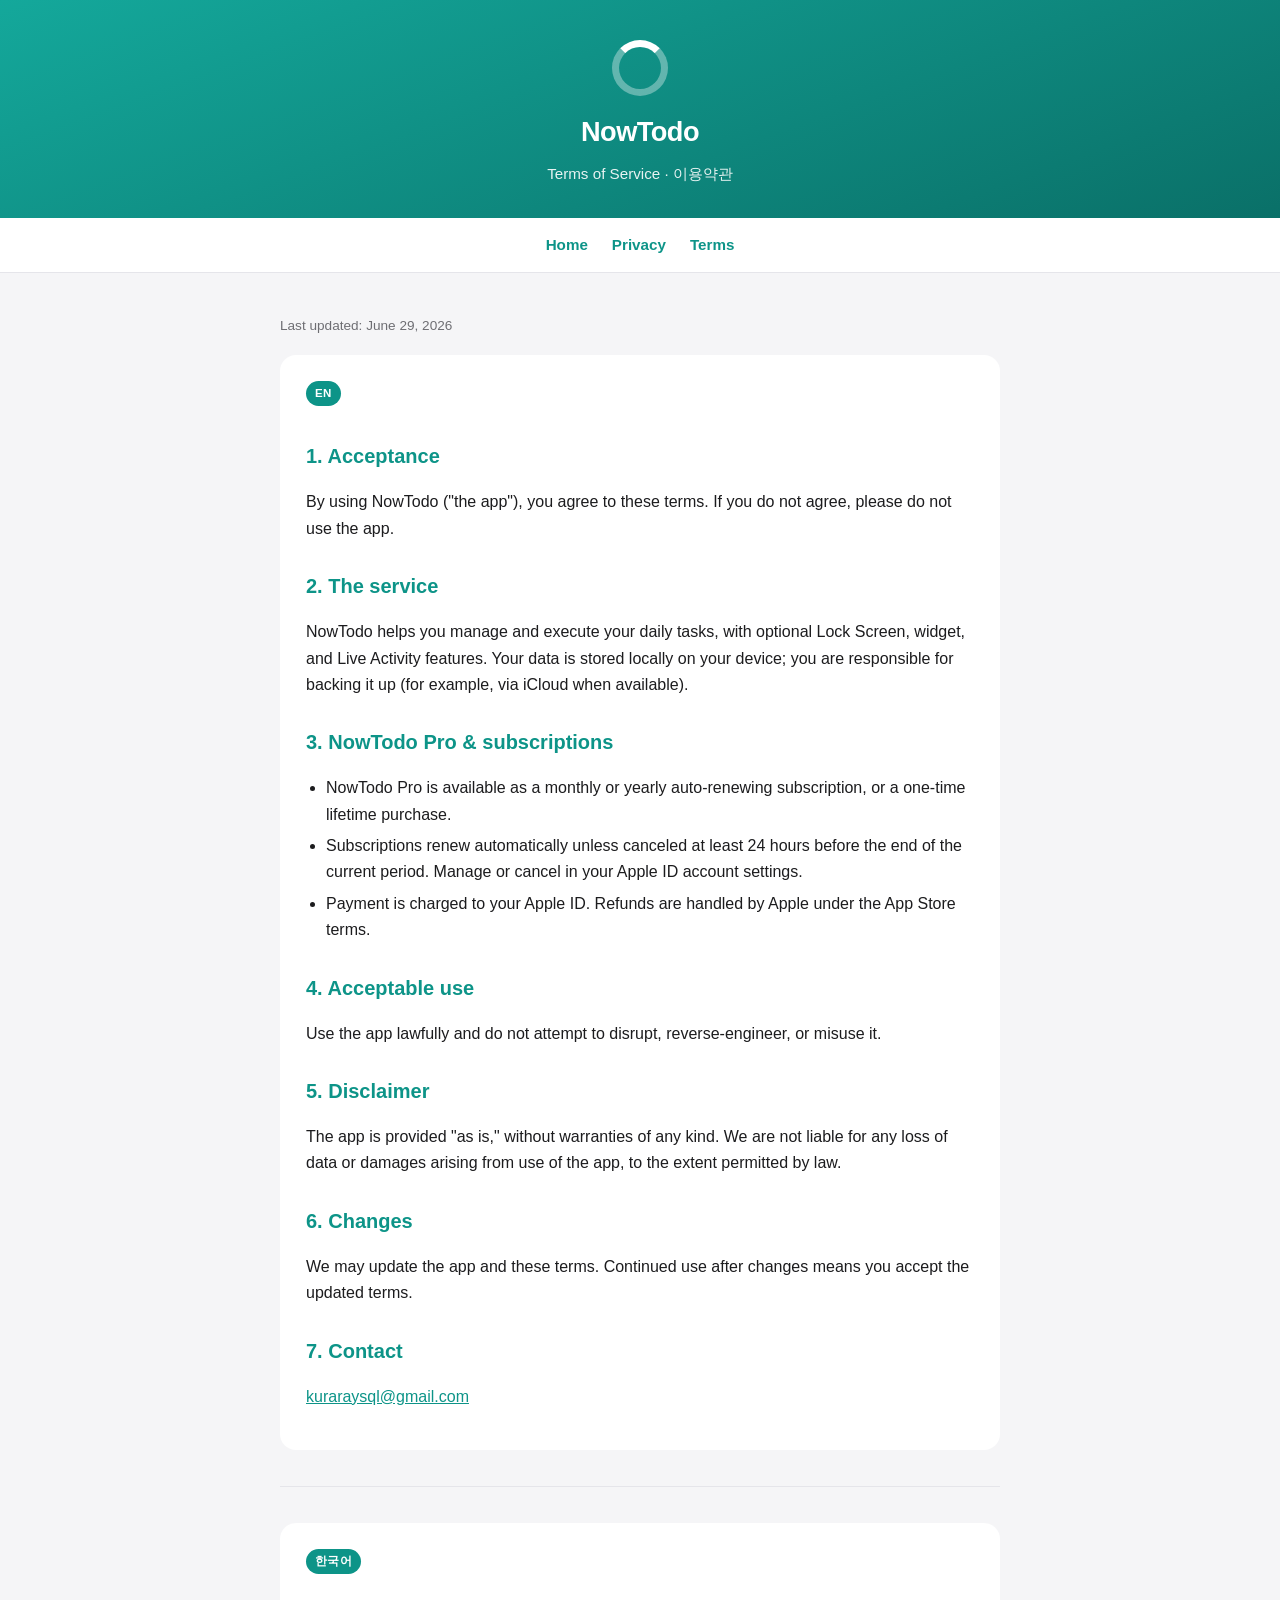
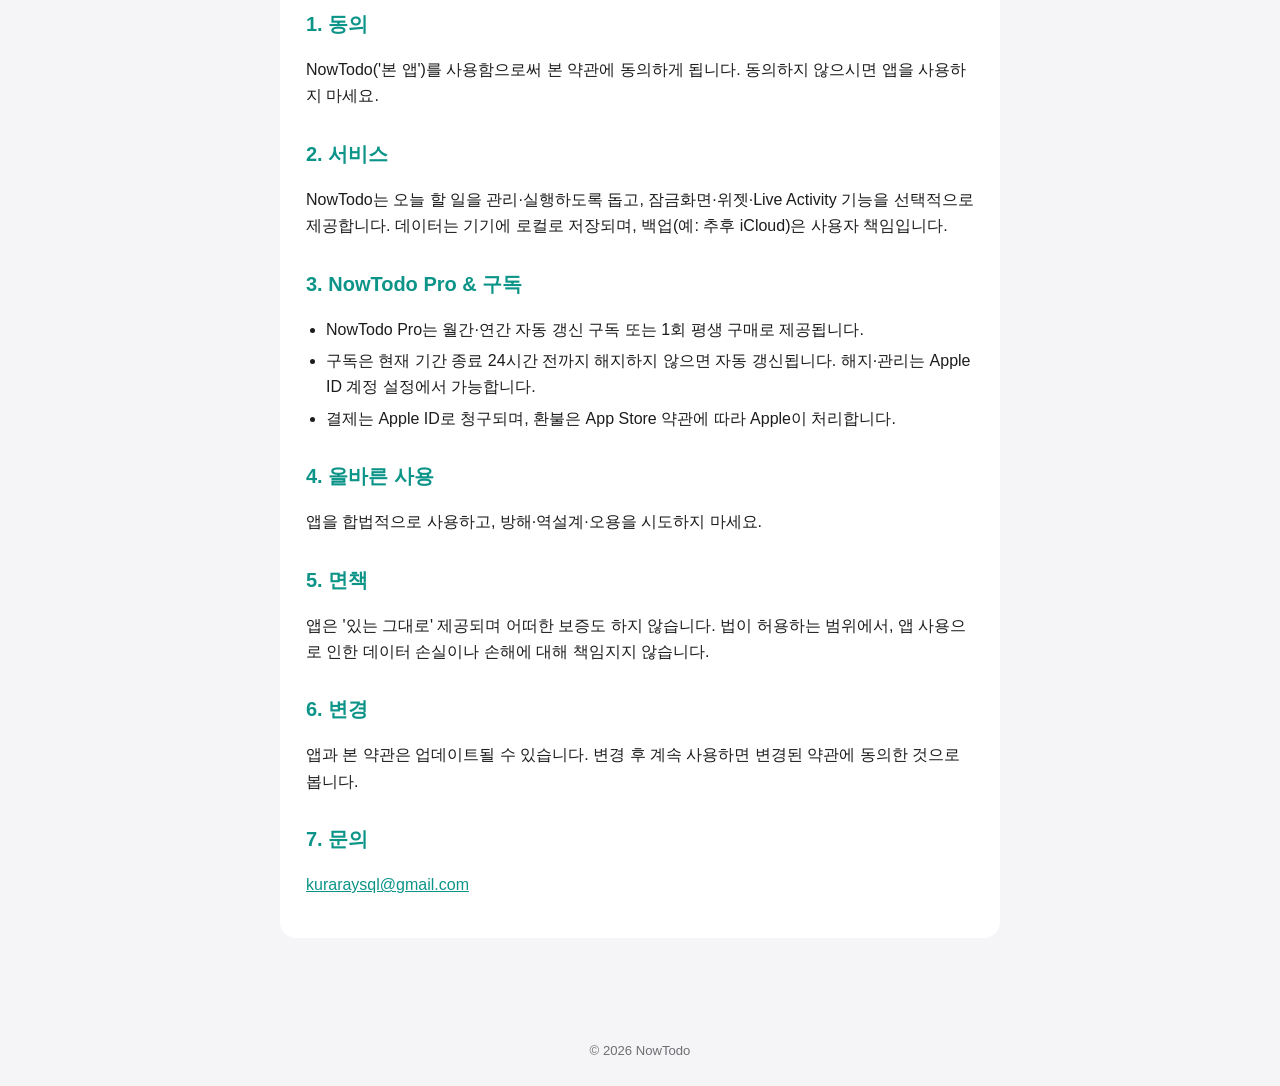
==== terms.html @ 6a45f52b "NowTodo 법적 페이지 (개인정보처리방침·이용약관) Co-Authored-By: Claude Opus 4.8 (1M context) <noreply@anthropic.com>" ====
<!DOCTYPE html>
<html lang="en">
<head>
<meta charset="utf-8">
<meta name="viewport" content="width=device-width, initial-scale=1">
<title>NowTodo — Terms of Service</title>
<link rel="stylesheet" href="style.css">
</head>
<body>
<header>
  <div class="ring"></div>
  <h1>NowTodo</h1>
  <p>Terms of Service · 이용약관</p>
</header>
<nav><a href="index.html">Home</a><a href="privacy.html">Privacy</a><a href="terms.html">Terms</a></nav>
<main>

  <p class="updated">Last updated: June 29, 2026</p>

  <div class="card">
  <span class="lang-tag">EN</span>

  <h2>1. Acceptance</h2>
  <p>By using NowTodo ("the app"), you agree to these terms. If you do not agree, please do not use the app.</p>

  <h2>2. The service</h2>
  <p>NowTodo helps you manage and execute your daily tasks, with optional Lock Screen, widget, and Live Activity features. Your data is stored locally on your device; you are responsible for backing it up (for example, via iCloud when available).</p>

  <h2>3. NowTodo Pro &amp; subscriptions</h2>
  <ul>
    <li>NowTodo Pro is available as a monthly or yearly auto-renewing subscription, or a one-time lifetime purchase.</li>
    <li>Subscriptions renew automatically unless canceled at least 24 hours before the end of the current period. Manage or cancel in your Apple ID account settings.</li>
    <li>Payment is charged to your Apple ID. Refunds are handled by Apple under the App Store terms.</li>
  </ul>

  <h2>4. Acceptable use</h2>
  <p>Use the app lawfully and do not attempt to disrupt, reverse-engineer, or misuse it.</p>

  <h2>5. Disclaimer</h2>
  <p>The app is provided "as is," without warranties of any kind. We are not liable for any loss of data or damages arising from use of the app, to the extent permitted by law.</p>

  <h2>6. Changes</h2>
  <p>We may update the app and these terms. Continued use after changes means you accept the updated terms.</p>

  <h2>7. Contact</h2>
  <p><a href="mailto:kuraraysql@gmail.com">kuraraysql@gmail.com</a></p>
  </div>

  <hr>

  <div class="card">
  <span class="lang-tag">한국어</span>

  <h2>1. 동의</h2>
  <p>NowTodo('본 앱')를 사용함으로써 본 약관에 동의하게 됩니다. 동의하지 않으시면 앱을 사용하지 마세요.</p>

  <h2>2. 서비스</h2>
  <p>NowTodo는 오늘 할 일을 관리·실행하도록 돕고, 잠금화면·위젯·Live Activity 기능을 선택적으로 제공합니다. 데이터는 기기에 로컬로 저장되며, 백업(예: 추후 iCloud)은 사용자 책임입니다.</p>

  <h2>3. NowTodo Pro &amp; 구독</h2>
  <ul>
    <li>NowTodo Pro는 월간·연간 자동 갱신 구독 또는 1회 평생 구매로 제공됩니다.</li>
    <li>구독은 현재 기간 종료 24시간 전까지 해지하지 않으면 자동 갱신됩니다. 해지·관리는 Apple ID 계정 설정에서 가능합니다.</li>
    <li>결제는 Apple ID로 청구되며, 환불은 App Store 약관에 따라 Apple이 처리합니다.</li>
  </ul>

  <h2>4. 올바른 사용</h2>
  <p>앱을 합법적으로 사용하고, 방해·역설계·오용을 시도하지 마세요.</p>

  <h2>5. 면책</h2>
  <p>앱은 '있는 그대로' 제공되며 어떠한 보증도 하지 않습니다. 법이 허용하는 범위에서, 앱 사용으로 인한 데이터 손실이나 손해에 대해 책임지지 않습니다.</p>

  <h2>6. 변경</h2>
  <p>앱과 본 약관은 업데이트될 수 있습니다. 변경 후 계속 사용하면 변경된 약관에 동의한 것으로 봅니다.</p>

  <h2>7. 문의</h2>
  <p><a href="mailto:kuraraysql@gmail.com">kuraraysql@gmail.com</a></p>
  </div>

</main>
<footer>© 2026 NowTodo</footer>
</body>
</html>
---- style.css ----
:root { --brand: #0D9488; --bg: #f5f5f7; --card: #ffffff; --text: #1c1c1e; --muted: #6e6e73; }
* { box-sizing: border-box; }
body { margin: 0; background: var(--bg); color: var(--text);
  font-family: -apple-system, BlinkMacSystemFont, "Segoe UI", "Apple SD Gothic Neo", Roboto, sans-serif;
  line-height: 1.65; }
header { background: linear-gradient(160deg, #14A89B, #0A7068); color: #fff; padding: 40px 20px 32px; text-align: center; }
header .ring { width: 56px; height: 56px; border: 7px solid rgba(255,255,255,.35); border-top-color: #fff;
  border-radius: 50%; margin: 0 auto 14px; }
header h1 { margin: 0; font-size: 1.7rem; letter-spacing: -.02em; }
header p { margin: 6px 0 0; opacity: .9; font-size: .95rem; }
nav { text-align: center; padding: 14px; background: var(--card); border-bottom: 1px solid #e5e5ea; }
nav a { color: var(--brand); text-decoration: none; margin: 0 12px; font-weight: 600; font-size: .95rem; }
main { max-width: 760px; margin: 0 auto; padding: 28px 20px 60px; }
.card { background: var(--card); border-radius: 16px; padding: 24px 26px; margin: 18px 0; }
h2 { color: var(--brand); font-size: 1.25rem; margin: 28px 0 10px; }
h3 { font-size: 1.02rem; margin: 18px 0 4px; }
.lang-tag { display: inline-block; font-size: .72rem; font-weight: 700; color: #fff; background: var(--brand);
  padding: 3px 9px; border-radius: 20px; margin-bottom: 6px; letter-spacing: .03em; }
.muted { color: var(--muted); }
.updated { color: var(--muted); font-size: .85rem; }
ul { padding-left: 20px; }
li { margin: 5px 0; }
footer { text-align: center; color: var(--muted); font-size: .82rem; padding: 24px; }
a { color: var(--brand); }
hr { border: none; border-top: 1px solid #e5e5ea; margin: 36px 0; }
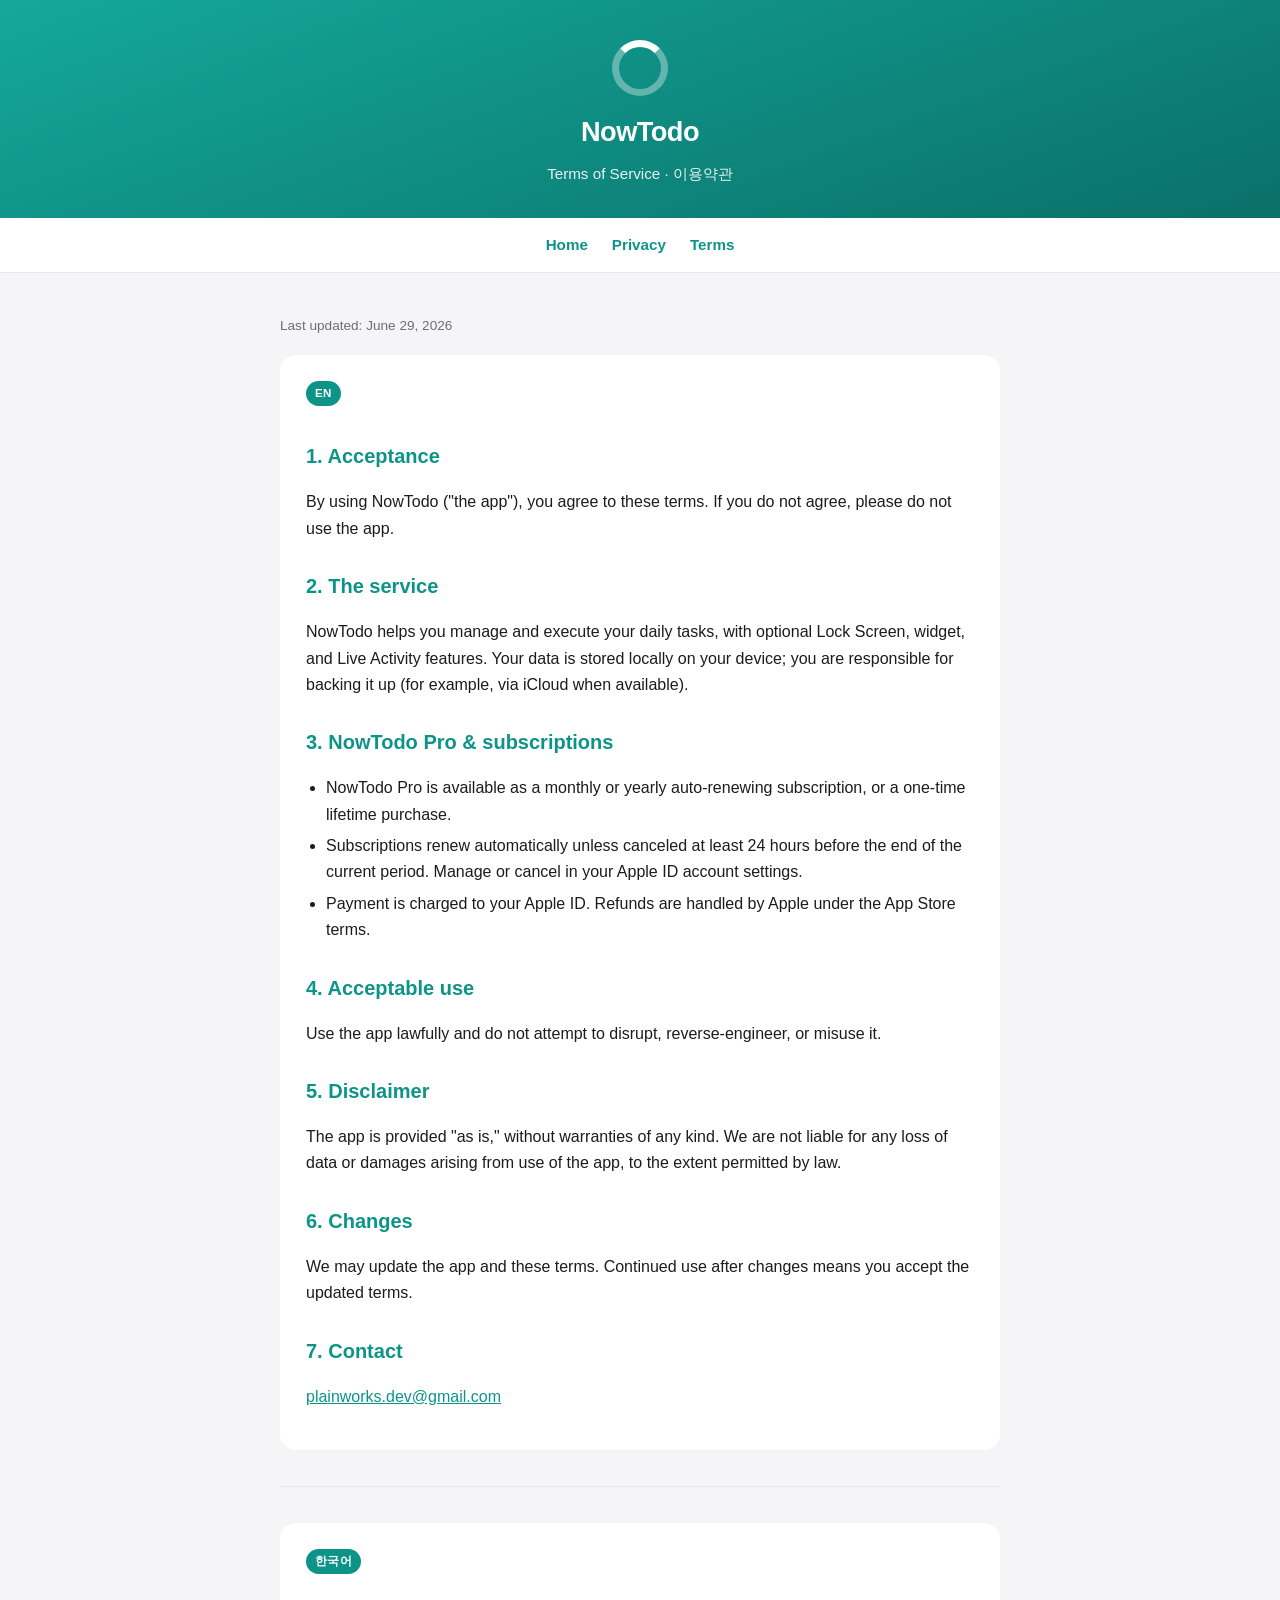
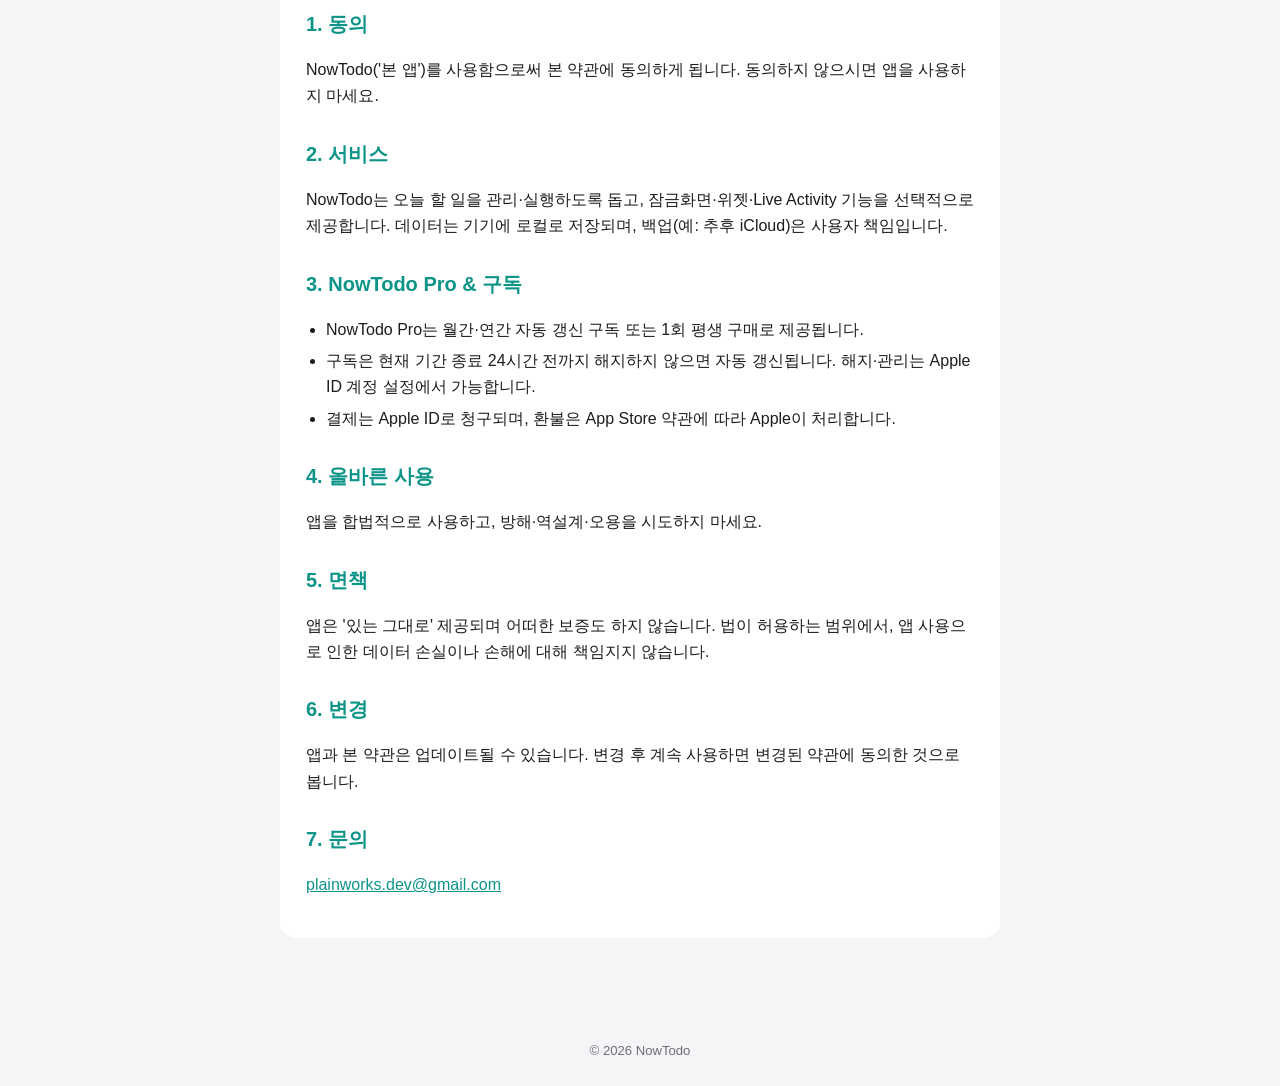
==== commit 6591063c: "문의 이메일 업데이트 → plainworks.dev@gmail.com 약관·개인정보 페이지의 연락처 이메일 교체 (en/ko 양쪽).  Co-Authored-By: Claude O" ====
--- a/terms.html
+++ b/terms.html
@@ -43,7 +43,7 @@
   <p>We may update the app and these terms. Continued use after changes means you accept the updated terms.</p>
 
   <h2>7. Contact</h2>
-  <p><a href="mailto:kuraraysql@gmail.com">kuraraysql@gmail.com</a></p>
+  <p><a href="mailto:plainworks.dev@gmail.com">plainworks.dev@gmail.com</a></p>
   </div>
 
   <hr>
@@ -74,7 +74,7 @@
   <p>앱과 본 약관은 업데이트될 수 있습니다. 변경 후 계속 사용하면 변경된 약관에 동의한 것으로 봅니다.</p>
 
   <h2>7. 문의</h2>
-  <p><a href="mailto:kuraraysql@gmail.com">kuraraysql@gmail.com</a></p>
+  <p><a href="mailto:plainworks.dev@gmail.com">plainworks.dev@gmail.com</a></p>
   </div>
 
 </main>
